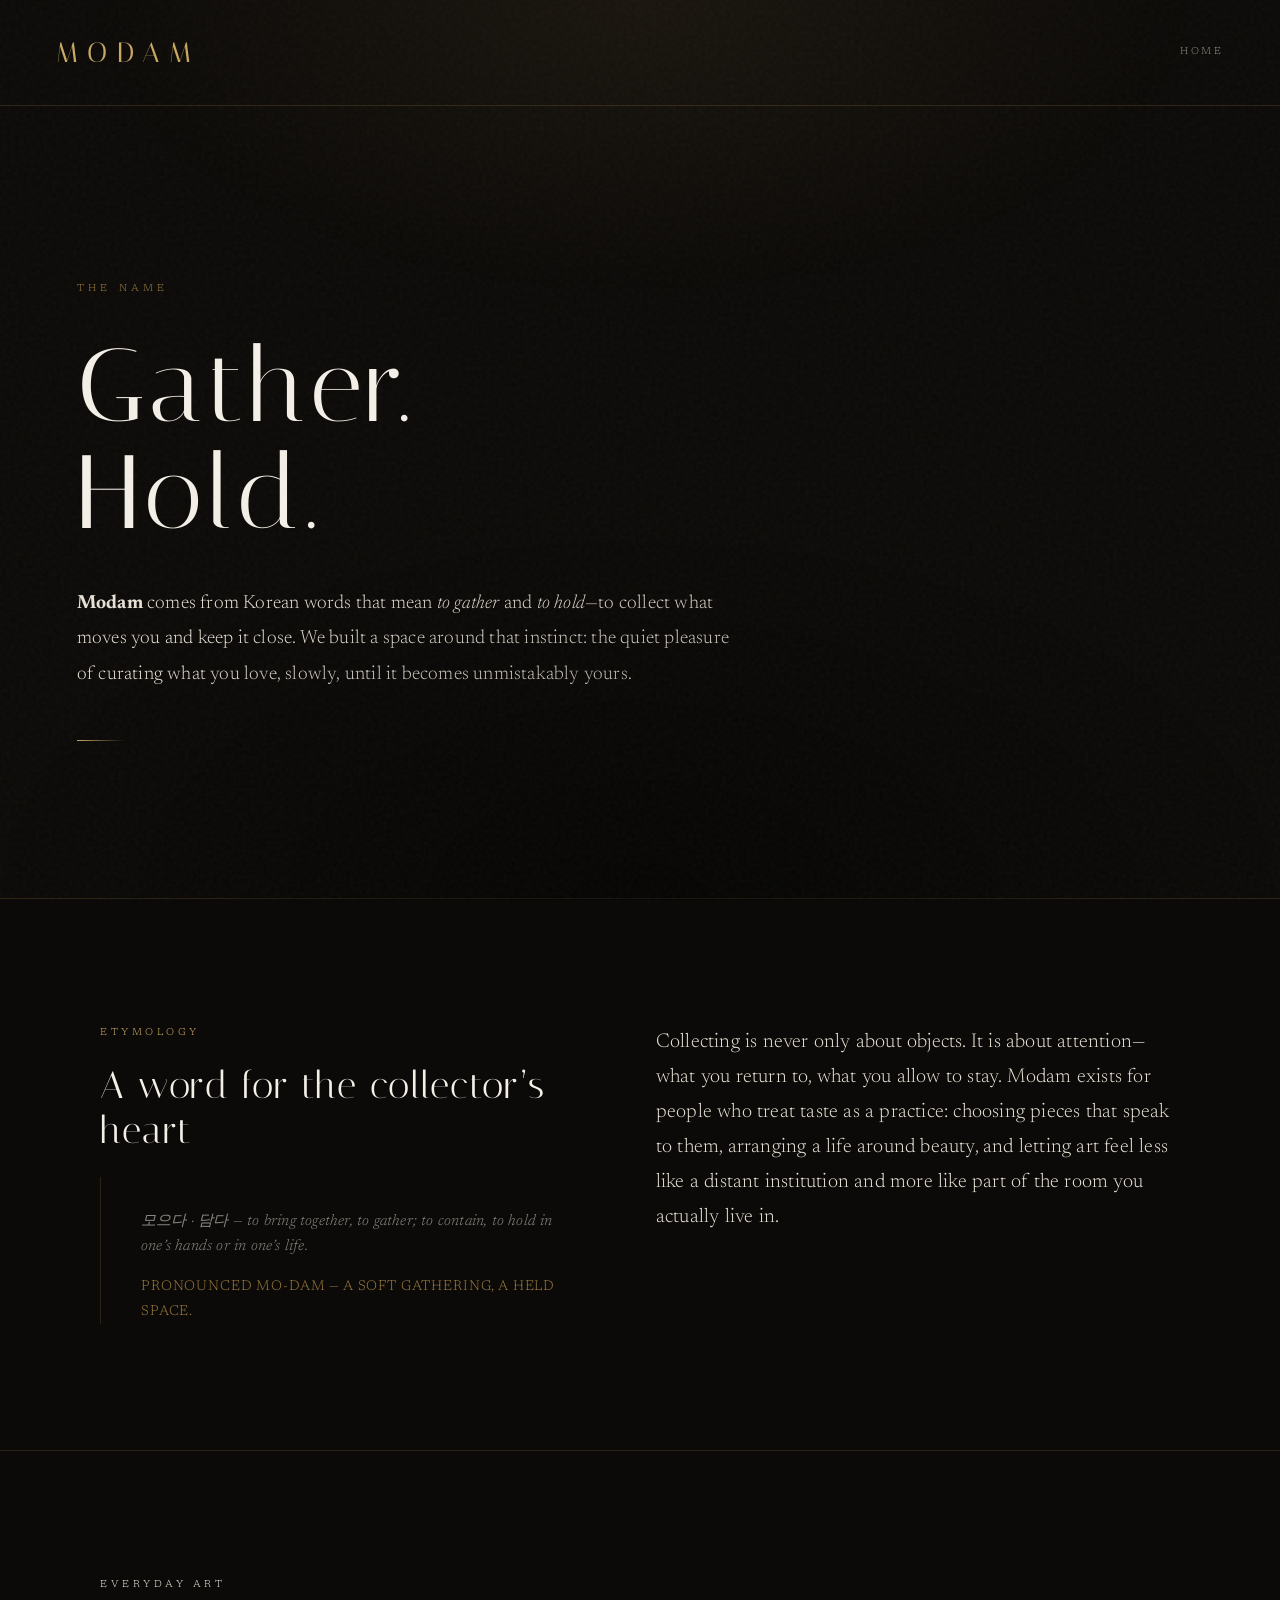
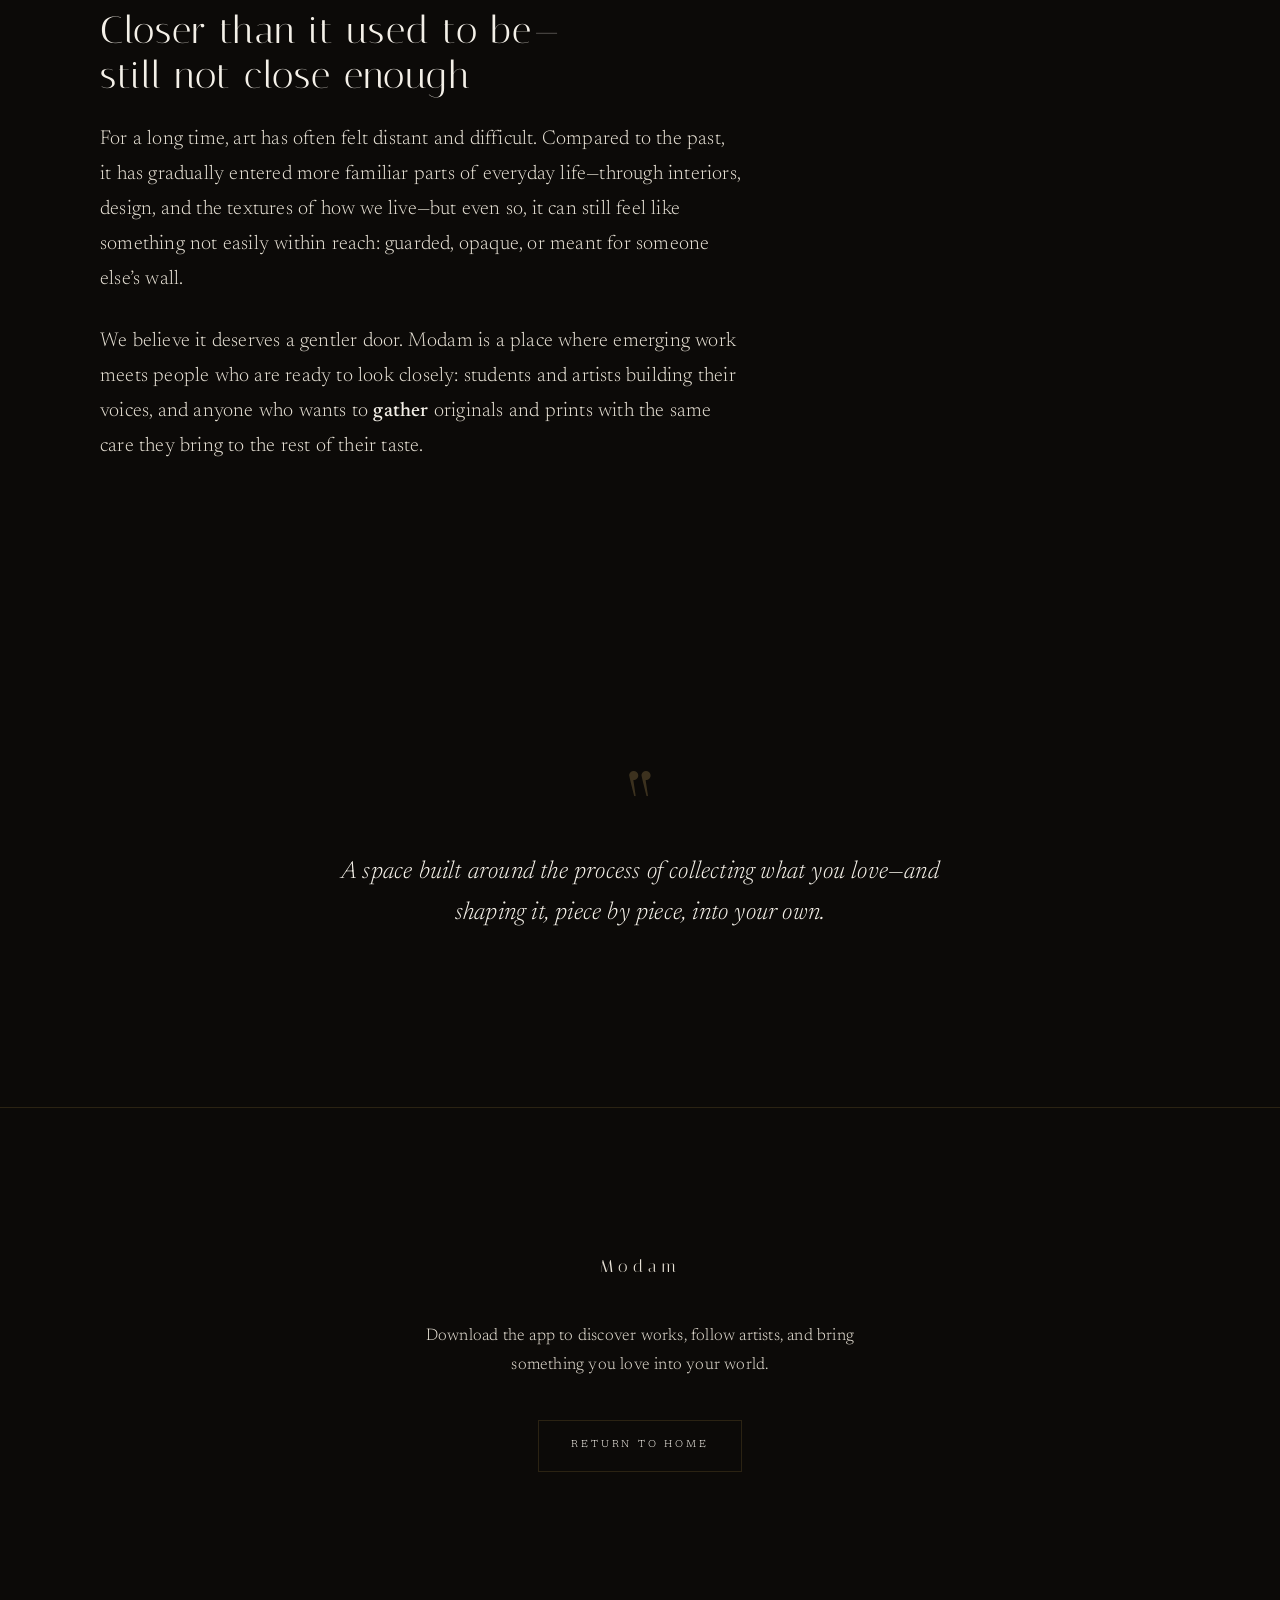
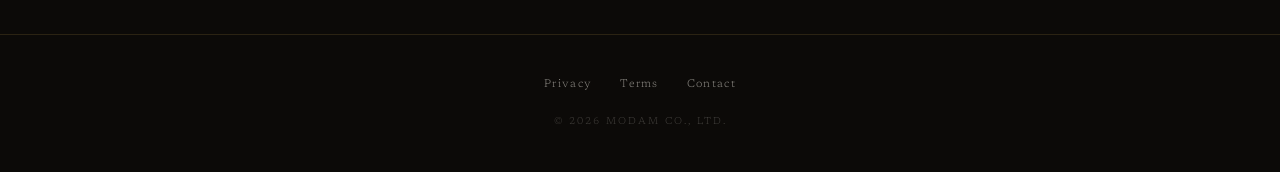
==== about-modam.html @ eec291e9 "Add files via upload" ====
<!DOCTYPE html>
<html lang="en">
<head>
  <meta charset="UTF-8" />
  <meta name="viewport" content="width=device-width, initial-scale=1.0" />
  <meta name="description" content="Modam — A space to gather what you love and shape it into your own taste. Discover the meaning behind the name and our vision for art in everyday life." />
  <meta property="og:title" content="About Modam — Gather &amp; Hold" />
  <meta property="og:description" content="The story behind Modam: a marketplace born from the Korean words for gathering and holding close what you cherish." />
  <meta property="og:type" content="website" />
  <title>About Modam — Gather &amp; Hold</title>
  <link rel="preconnect" href="https://fonts.googleapis.com" />
  <link rel="preconnect" href="https://fonts.gstatic.com" crossorigin />
  <link href="https://fonts.googleapis.com/css2?family=Italiana&family=Newsreader:ital,opsz,wght@0,6..72,300;0,6..72,400;0,6..72,500;1,6..72,400&display=swap" rel="stylesheet" />
  <style>
    :root {
      --ink: #0c0a08;
      --ink-soft: #161311;
      --parchment: #f4f0e8;
      --parchment-dim: #e8e2d6;
      --champagne: #c9a962;
      --champagne-deep: #9a7b3c;
      --mist: rgba(244, 240, 232, 0.55);
      --rule: rgba(154, 123, 60, 0.22);
    }

    * { box-sizing: border-box; margin: 0; padding: 0; }

    html {
      scroll-behavior: smooth;
    }

    body {
      background: var(--ink);
      color: var(--parchment);
      font-family: "Newsreader", Georgia, serif;
      font-size: clamp(17px, 2.2vw, 20px);
      font-weight: 300;
      line-height: 1.75;
      letter-spacing: 0.01em;
      min-height: 100vh;
    }

    /* Subtle grain */
    body::before {
      content: "";
      position: fixed;
      inset: 0;
      pointer-events: none;
      opacity: 0.04;
      background-image: url("data:image/svg+xml,%3Csvg viewBox='0 0 256 256' xmlns='http://www.w3.org/2000/svg'%3E%3Cfilter id='n'%3E%3CfeTurbulence type='fractalNoise' baseFrequency='0.85' numOctaves='4' stitchTiles='stitch'/%3E%3C/filter%3E%3Crect width='100%25' height='100%25' filter='url(%23n)'/%3E%3C/svg%3E");
      z-index: 1000;
    }

    /* Warm vignette */
    body::after {
      content: "";
      position: fixed;
      inset: 0;
      pointer-events: none;
      background: radial-gradient(ellipse 80% 60% at 50% 0%, rgba(201, 169, 98, 0.07), transparent 55%),
        radial-gradient(ellipse 100% 80% at 50% 100%, rgba(0, 0, 0, 0.45), transparent 50%);
      z-index: 999;
    }

    .wrap {
      position: relative;
      z-index: 1;
    }

    nav {
      display: flex;
      align-items: center;
      justify-content: space-between;
      padding: 28px clamp(24px, 5vw, 56px);
      border-bottom: 1px solid var(--rule);
    }

    .nav-mark {
      font-family: "Italiana", serif;
      font-size: clamp(22px, 3vw, 28px);
      letter-spacing: 0.35em;
      text-transform: uppercase;
      color: var(--champagne);
      text-decoration: none;
      font-weight: 400;
    }

    .nav-back {
      font-size: 10px;
      letter-spacing: 0.28em;
      text-transform: uppercase;
      color: var(--mist);
      text-decoration: none;
      transition: color 0.35s ease;
    }

    .nav-back:hover {
      color: var(--champagne);
    }

    /* Hero */
    .hero {
      min-height: 88vh;
      display: flex;
      flex-direction: column;
      justify-content: center;
      padding: clamp(48px, 12vh, 120px) clamp(24px, 6vw, 80px) clamp(64px, 10vh, 100px);
      position: relative;
    }

    .hero-inner {
      max-width: 920px;
    }

    .hero-eyebrow {
      font-size: 10px;
      letter-spacing: 0.42em;
      text-transform: uppercase;
      color: var(--champagne-deep);
      margin-bottom: 2.2rem;
      opacity: 0;
      animation: rise 1.1s ease 0.15s forwards;
    }

    .hero-title {
      font-family: "Italiana", serif;
      font-size: clamp(3.2rem, 11vw, 6.5rem);
      font-weight: 400;
      line-height: 1.02;
      letter-spacing: 0.06em;
      color: var(--parchment);
      margin-bottom: 2.5rem;
      opacity: 0;
      animation: rise 1.15s ease 0.35s forwards;
    }

    .hero-lead {
      max-width: 34em;
      font-size: clamp(1.05rem, 2.1vw, 1.2rem);
      line-height: 1.85;
      color: var(--parchment-dim);
      font-weight: 300;
      opacity: 0;
      animation: rise 1.2s ease 0.55s forwards;
    }

    .hero-rule {
      width: 48px;
      height: 1px;
      background: linear-gradient(90deg, var(--champagne), transparent);
      margin-top: 3rem;
      opacity: 0;
      animation: rise 1s ease 0.85s forwards;
    }

    @keyframes rise {
      from {
        opacity: 0;
        transform: translateY(18px);
      }
      to {
        opacity: 1;
        transform: translateY(0);
      }
    }

    /* Sections */
    section.story {
      padding: clamp(72px, 14vh, 140px) clamp(24px, 6vw, 80px);
      border-top: 1px solid var(--rule);
    }

    .story-grid {
      max-width: 1080px;
      margin: 0 auto;
      display: grid;
      gap: clamp(48px, 8vw, 100px);
    }

    @media (min-width: 880px) {
      .story-grid.two {
        grid-template-columns: minmax(0, 1fr) minmax(0, 1.15fr);
        align-items: start;
      }
    }

    .story-label {
      font-size: 10px;
      letter-spacing: 0.35em;
      text-transform: uppercase;
      color: var(--champagne);
      margin-bottom: 1.25rem;
    }

    .story-heading {
      font-family: "Italiana", serif;
      font-size: clamp(1.75rem, 3.5vw, 2.35rem);
      font-weight: 400;
      letter-spacing: 0.04em;
      line-height: 1.2;
      color: var(--parchment);
      margin-bottom: 1.5rem;
    }

    .story-body p {
      margin-bottom: 1.35em;
      color: var(--parchment-dim);
    }

    .story-body p strong {
      color: var(--parchment);
      font-weight: 500;
    }

    .etymology {
      padding: 2rem 0 0;
      border-left: 1px solid var(--rule);
      padding-left: clamp(1.5rem, 4vw, 2.5rem);
      margin-top: 0.5rem;
    }

    .etymology-ko {
      font-size: 0.95rem;
      color: var(--mist);
      font-style: italic;
      line-height: 1.65;
      margin-bottom: 1rem;
    }

    .etymology-en {
      font-size: 0.88rem;
      letter-spacing: 0.06em;
      color: var(--champagne-deep);
      text-transform: uppercase;
    }

    blockquote.pull {
      max-width: 720px;
      margin: clamp(64px, 12vh, 120px) auto;
      padding: clamp(2.5rem, 6vw, 4rem) clamp(1.5rem, 4vw, 2rem);
      text-align: center;
      position: relative;
    }

    blockquote.pull::before {
      content: "“";
      font-family: "Italiana", serif;
      font-size: clamp(4rem, 12vw, 7rem);
      line-height: 0.5;
      color: var(--champagne);
      opacity: 0.25;
      display: block;
      margin-bottom: 0.5rem;
    }

    blockquote.pull p {
      font-size: clamp(1.2rem, 2.8vw, 1.55rem);
      font-style: italic;
      font-weight: 300;
      line-height: 1.65;
      color: var(--parchment);
    }

    .closing {
      text-align: center;
      padding: clamp(80px, 16vh, 160px) clamp(24px, 6vw, 48px) clamp(100px, 18vh, 180px);
      border-top: 1px solid var(--rule);
    }

    .closing-mark {
      font-family: "Italiana", serif;
      font-size: clamp(2rem, 5vw, 3rem);
      letter-spacing: 0.28em;
      color: var(--champagne);
      margin-bottom: 1.5rem;
    }

    .closing p {
      max-width: 28em;
      margin: 0 auto 2.5rem;
      color: var(--parchment-dim);
      font-size: 1.05rem;
    }

    .closing-dl {
      display: flex;
      flex-direction: column;
      align-items: center;
      gap: 12px;
      width: 100%;
      max-width: 320px;
      margin: 0 auto 2.75rem;
    }

    .dl-btn {
      display: flex;
      align-items: center;
      justify-content: center;
      gap: 10px;
      width: 100%;
      padding: 16px 28px;
      border-radius: 2px;
      font-family: "Newsreader", Georgia, serif;
      font-size: 12px;
      font-weight: 400;
      letter-spacing: 0.14em;
      text-transform: uppercase;
      text-decoration: none;
      transition: background 0.35s ease, border-color 0.35s ease, color 0.35s ease, transform 0.25s ease;
    }

    .dl-btn svg {
      flex-shrink: 0;
    }

    .dl-btn--primary {
      background: var(--champagne);
      color: var(--ink);
      border: 1px solid var(--champagne);
    }

    .dl-btn--primary:hover {
      background: var(--parchment-dim);
      border-color: var(--parchment-dim);
      transform: translateY(-1px);
    }

    .dl-btn--secondary {
      background: transparent;
      color: var(--parchment);
      border: 1px solid var(--rule);
    }

    .dl-btn--secondary:hover {
      border-color: var(--champagne);
      color: var(--champagne);
    }

    .closing-cta {
      display: inline-flex;
      align-items: center;
      gap: 0.75rem;
      padding: 1rem 2rem;
      border: 1px solid var(--rule);
      color: var(--parchment);
      text-decoration: none;
      font-size: 10px;
      letter-spacing: 0.28em;
      text-transform: uppercase;
      transition: border-color 0.35s ease, color 0.35s ease, background 0.35s ease;
    }

    .closing-cta:hover {
      border-color: var(--champagne);
      color: var(--ink);
      background: var(--champagne);
    }

    footer {
      border-top: 1px solid var(--rule);
      padding: 2.5rem clamp(24px, 5vw, 48px);
      text-align: center;
    }

    .footer-links {
      display: flex;
      justify-content: center;
      flex-wrap: wrap;
      gap: 0.5rem 1.75rem;
      margin-bottom: 1.25rem;
    }

    .footer-links a {
      font-size: 11px;
      letter-spacing: 0.12em;
      color: var(--mist);
      text-decoration: none;
      transition: color 0.3s ease;
    }

    .footer-links a:hover {
      color: var(--champagne);
    }

    .footer-copy {
      font-size: 10px;
      letter-spacing: 0.2em;
      text-transform: uppercase;
      color: rgba(244, 240, 232, 0.22);
    }
  </style>
</head>
<body>
  <div class="wrap">
    <nav>
      <a class="nav-mark" href="index.html">Modam</a>
      <a class="nav-back" href="index.html">Home</a>
    </nav>

    <header class="hero">
      <div class="hero-inner">
        <p class="hero-eyebrow">The name</p>
        <h1 class="hero-title">Gather.<br />Hold.</h1>
        <p class="hero-lead">
          <strong>Modam</strong> comes from Korean words that mean <em>to gather</em> and <em>to hold</em>—to collect what moves you and keep it close. We built a space around that instinct: the quiet pleasure of curating what you love, slowly, until it becomes unmistakably yours.
        </p>
        <div class="hero-rule" aria-hidden="true"></div>
      </div>
    </header>

    <section class="story">
      <div class="story-grid two">
        <div>
          <p class="story-label">Etymology</p>
          <h2 class="story-heading">A word for the collector’s heart</h2>
          <div class="etymology">
            <p class="etymology-ko">
              모으다 · 담다 — to bring together, to gather; to contain, to hold in one’s hands or in one’s life.
            </p>
            <p class="etymology-en">Pronounced mo-dam — a soft gathering, a held space.</p>
          </div>
        </div>
        <div class="story-body">
          <p>
            Collecting is never only about objects. It is about attention—what you return to, what you allow to stay. Modam exists for people who treat taste as a practice: choosing pieces that speak to them, arranging a life around beauty, and letting art feel less like a distant institution and more like part of the room you actually live in.
          </p>
        </div>
      </div>
    </section>

    <section class="story">
      <div class="story-grid">
        <div class="story-body" style="max-width: 40rem;">
          <p class="story-label">Everyday art</p>
          <h2 class="story-heading">Closer than it used to be—<br />still not close enough</h2>
          <p>
            For a long time, art has often felt distant and difficult. Compared to the past, it has gradually entered more familiar parts of everyday life—through interiors, design, and the textures of how we live—but even so, it can still feel like something not easily within reach: guarded, opaque, or meant for someone else’s wall.
          </p>
          <p>
            We believe it deserves a gentler door. Modam is a place where emerging work meets people who are ready to look closely: students and artists building their voices, and anyone who wants to <strong>gather</strong> originals and prints with the same care they bring to the rest of their taste.
          </p>
        </div>
      </div>
    </section>

    <blockquote class="pull">
      <p>
        A space built around the process of collecting what you love—and shaping it, piece by piece, into your own.
      </p>
    </blockquote>

    <section class="closing">
      <p class="closing-mark">Modam</p>
      <p>
        Download the app to discover works, follow artists, and bring something you love into your world.
      </p>
      <a class="closing-cta" href="index.html">Return to home</a>
    </section>

    <footer>
      <div class="footer-links">
        <a href="privacy-policy.html">Privacy</a>
        <a href="terms-of-service.html">Terms</a>
        <a href="mailto:modamceo@modam.app">Contact</a>
      </div>
      <p class="footer-copy">© 2026 Modam Co., Ltd.</p>
    </footer>
  </div>
</body>
</html>
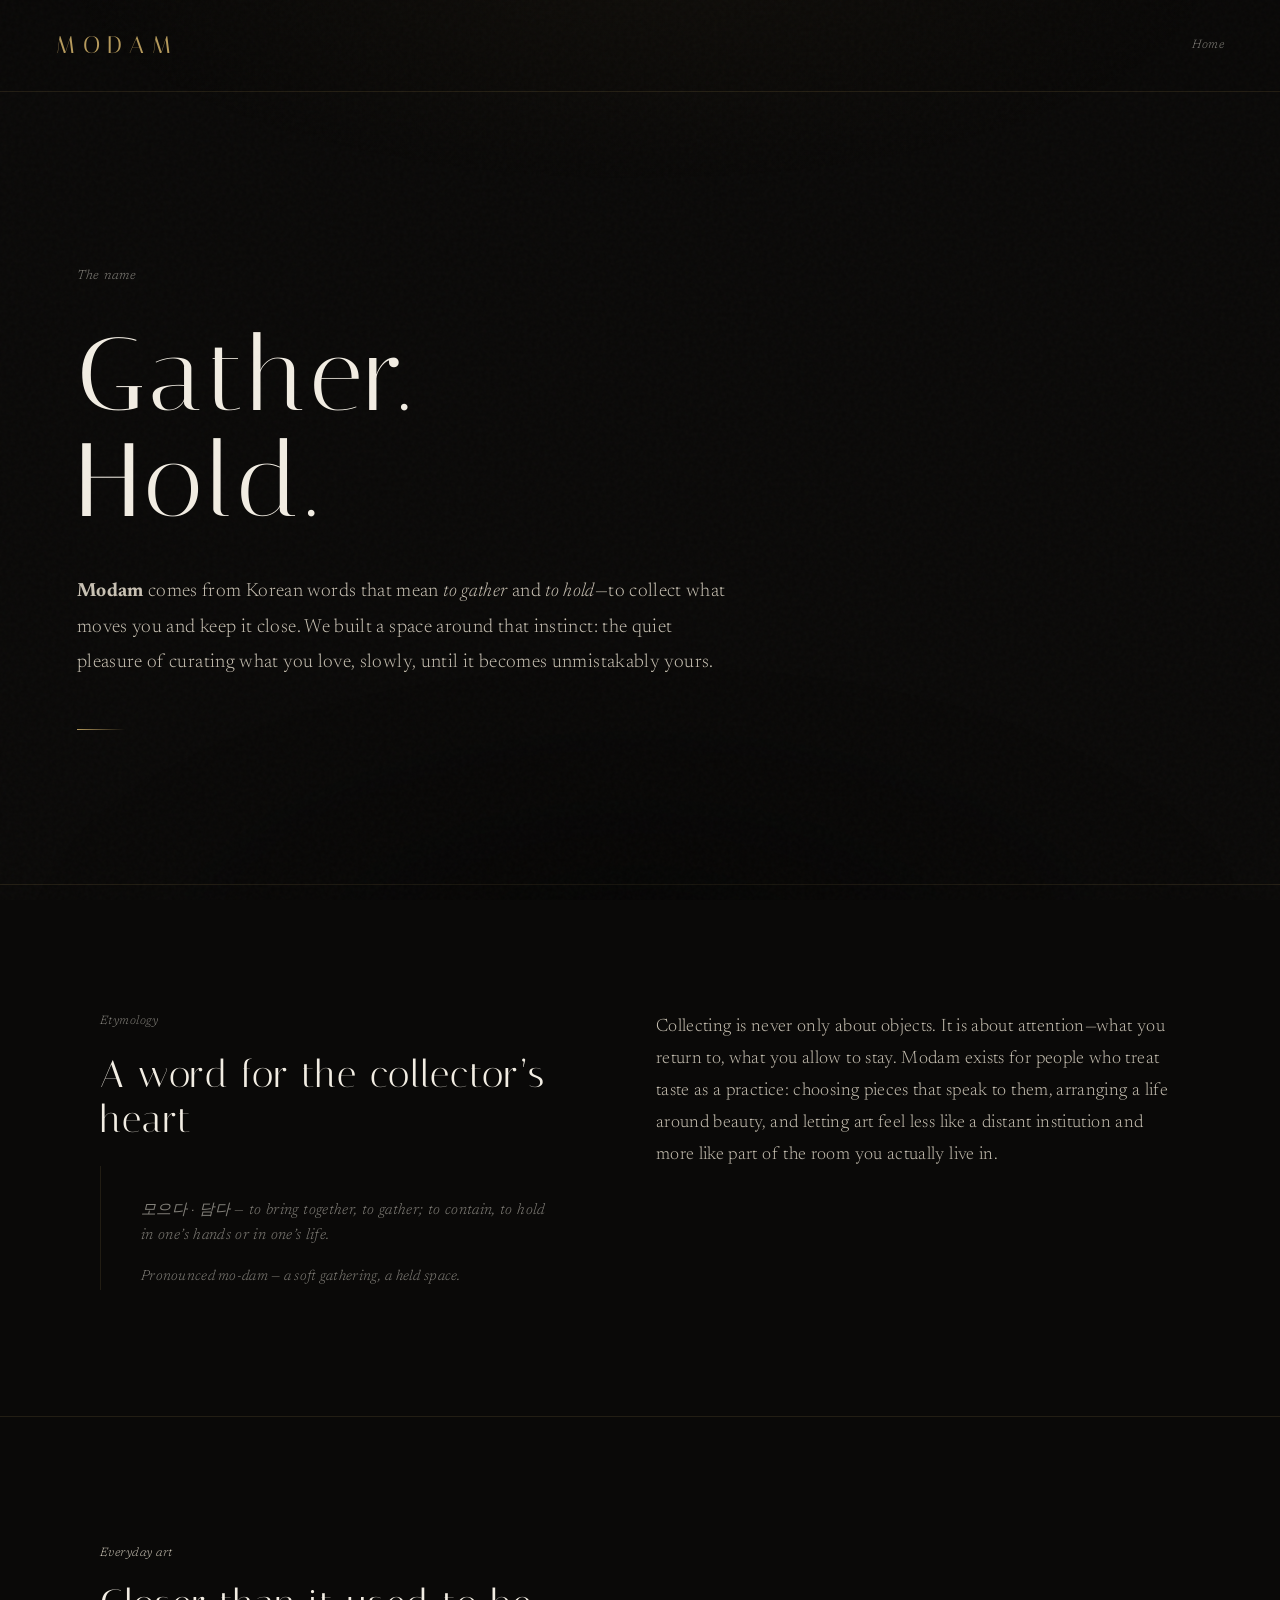
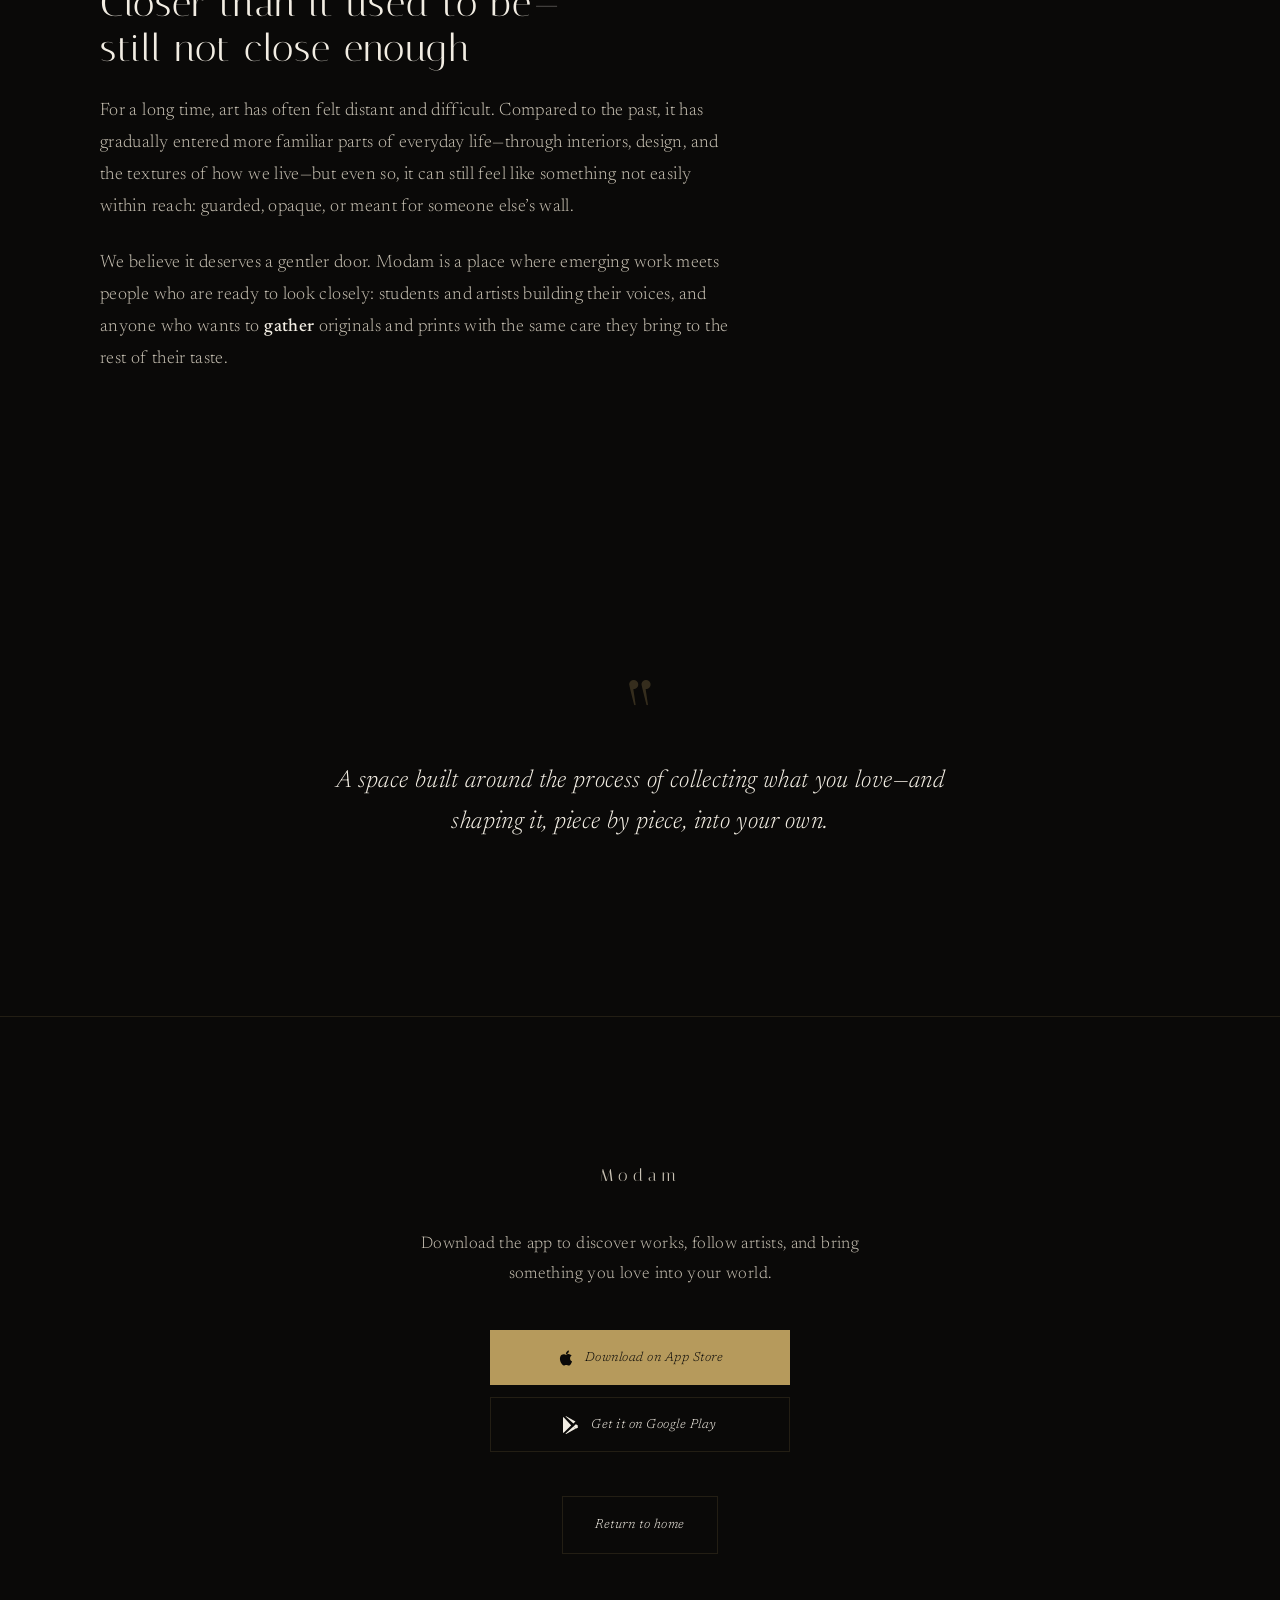
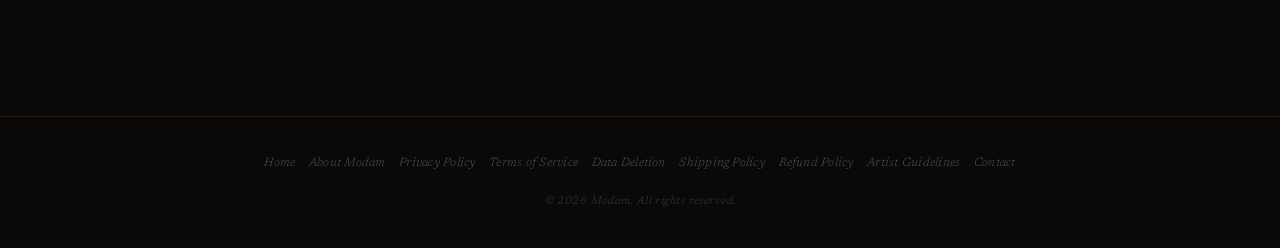
==== commit e9f420a9: "Add files via upload" ====
--- a/about-modam.html
+++ b/about-modam.html
@@ -11,390 +11,15 @@
   <link rel="preconnect" href="https://fonts.googleapis.com" />
   <link rel="preconnect" href="https://fonts.gstatic.com" crossorigin />
   <link href="https://fonts.googleapis.com/css2?family=Italiana&family=Newsreader:ital,opsz,wght@0,6..72,300;0,6..72,400;0,6..72,500;1,6..72,400&display=swap" rel="stylesheet" />
-  <style>
-    :root {
-      --ink: #0c0a08;
-      --ink-soft: #161311;
-      --parchment: #f4f0e8;
-      --parchment-dim: #e8e2d6;
-      --champagne: #c9a962;
-      --champagne-deep: #9a7b3c;
-      --mist: rgba(244, 240, 232, 0.55);
-      --rule: rgba(154, 123, 60, 0.22);
-    }
-
-    * { box-sizing: border-box; margin: 0; padding: 0; }
-
-    html {
-      scroll-behavior: smooth;
-    }
-
-    body {
-      background: var(--ink);
-      color: var(--parchment);
-      font-family: "Newsreader", Georgia, serif;
-      font-size: clamp(17px, 2.2vw, 20px);
-      font-weight: 300;
-      line-height: 1.75;
-      letter-spacing: 0.01em;
-      min-height: 100vh;
-    }
-
-    /* Subtle grain */
-    body::before {
-      content: "";
-      position: fixed;
-      inset: 0;
-      pointer-events: none;
-      opacity: 0.04;
-      background-image: url("data:image/svg+xml,%3Csvg viewBox='0 0 256 256' xmlns='http://www.w3.org/2000/svg'%3E%3Cfilter id='n'%3E%3CfeTurbulence type='fractalNoise' baseFrequency='0.85' numOctaves='4' stitchTiles='stitch'/%3E%3C/filter%3E%3Crect width='100%25' height='100%25' filter='url(%23n)'/%3E%3C/svg%3E");
-      z-index: 1000;
-    }
-
-    /* Warm vignette */
-    body::after {
-      content: "";
-      position: fixed;
-      inset: 0;
-      pointer-events: none;
-      background: radial-gradient(ellipse 80% 60% at 50% 0%, rgba(201, 169, 98, 0.07), transparent 55%),
-        radial-gradient(ellipse 100% 80% at 50% 100%, rgba(0, 0, 0, 0.45), transparent 50%);
-      z-index: 999;
-    }
-
-    .wrap {
-      position: relative;
-      z-index: 1;
-    }
-
-    nav {
-      display: flex;
-      align-items: center;
-      justify-content: space-between;
-      padding: 28px clamp(24px, 5vw, 56px);
-      border-bottom: 1px solid var(--rule);
-    }
-
-    .nav-mark {
-      font-family: "Italiana", serif;
-      font-size: clamp(22px, 3vw, 28px);
-      letter-spacing: 0.35em;
-      text-transform: uppercase;
-      color: var(--champagne);
-      text-decoration: none;
-      font-weight: 400;
-    }
-
-    .nav-back {
-      font-size: 10px;
-      letter-spacing: 0.28em;
-      text-transform: uppercase;
-      color: var(--mist);
-      text-decoration: none;
-      transition: color 0.35s ease;
-    }
-
-    .nav-back:hover {
-      color: var(--champagne);
-    }
-
-    /* Hero */
-    .hero {
-      min-height: 88vh;
-      display: flex;
-      flex-direction: column;
-      justify-content: center;
-      padding: clamp(48px, 12vh, 120px) clamp(24px, 6vw, 80px) clamp(64px, 10vh, 100px);
-      position: relative;
-    }
-
-    .hero-inner {
-      max-width: 920px;
-    }
-
-    .hero-eyebrow {
-      font-size: 10px;
-      letter-spacing: 0.42em;
-      text-transform: uppercase;
-      color: var(--champagne-deep);
-      margin-bottom: 2.2rem;
-      opacity: 0;
-      animation: rise 1.1s ease 0.15s forwards;
-    }
-
-    .hero-title {
-      font-family: "Italiana", serif;
-      font-size: clamp(3.2rem, 11vw, 6.5rem);
-      font-weight: 400;
-      line-height: 1.02;
-      letter-spacing: 0.06em;
-      color: var(--parchment);
-      margin-bottom: 2.5rem;
-      opacity: 0;
-      animation: rise 1.15s ease 0.35s forwards;
-    }
-
-    .hero-lead {
-      max-width: 34em;
-      font-size: clamp(1.05rem, 2.1vw, 1.2rem);
-      line-height: 1.85;
-      color: var(--parchment-dim);
-      font-weight: 300;
-      opacity: 0;
-      animation: rise 1.2s ease 0.55s forwards;
-    }
-
-    .hero-rule {
-      width: 48px;
-      height: 1px;
-      background: linear-gradient(90deg, var(--champagne), transparent);
-      margin-top: 3rem;
-      opacity: 0;
-      animation: rise 1s ease 0.85s forwards;
-    }
-
-    @keyframes rise {
-      from {
-        opacity: 0;
-        transform: translateY(18px);
-      }
-      to {
-        opacity: 1;
-        transform: translateY(0);
-      }
-    }
-
-    /* Sections */
-    section.story {
-      padding: clamp(72px, 14vh, 140px) clamp(24px, 6vw, 80px);
-      border-top: 1px solid var(--rule);
-    }
-
-    .story-grid {
-      max-width: 1080px;
-      margin: 0 auto;
-      display: grid;
-      gap: clamp(48px, 8vw, 100px);
-    }
-
-    @media (min-width: 880px) {
-      .story-grid.two {
-        grid-template-columns: minmax(0, 1fr) minmax(0, 1.15fr);
-        align-items: start;
-      }
-    }
-
-    .story-label {
-      font-size: 10px;
-      letter-spacing: 0.35em;
-      text-transform: uppercase;
-      color: var(--champagne);
-      margin-bottom: 1.25rem;
-    }
-
-    .story-heading {
-      font-family: "Italiana", serif;
-      font-size: clamp(1.75rem, 3.5vw, 2.35rem);
-      font-weight: 400;
-      letter-spacing: 0.04em;
-      line-height: 1.2;
-      color: var(--parchment);
-      margin-bottom: 1.5rem;
-    }
-
-    .story-body p {
-      margin-bottom: 1.35em;
-      color: var(--parchment-dim);
-    }
-
-    .story-body p strong {
-      color: var(--parchment);
-      font-weight: 500;
-    }
-
-    .etymology {
-      padding: 2rem 0 0;
-      border-left: 1px solid var(--rule);
-      padding-left: clamp(1.5rem, 4vw, 2.5rem);
-      margin-top: 0.5rem;
-    }
-
-    .etymology-ko {
-      font-size: 0.95rem;
-      color: var(--mist);
-      font-style: italic;
-      line-height: 1.65;
-      margin-bottom: 1rem;
-    }
-
-    .etymology-en {
-      font-size: 0.88rem;
-      letter-spacing: 0.06em;
-      color: var(--champagne-deep);
-      text-transform: uppercase;
-    }
-
-    blockquote.pull {
-      max-width: 720px;
-      margin: clamp(64px, 12vh, 120px) auto;
-      padding: clamp(2.5rem, 6vw, 4rem) clamp(1.5rem, 4vw, 2rem);
-      text-align: center;
-      position: relative;
-    }
-
-    blockquote.pull::before {
-      content: "“";
-      font-family: "Italiana", serif;
-      font-size: clamp(4rem, 12vw, 7rem);
-      line-height: 0.5;
-      color: var(--champagne);
-      opacity: 0.25;
-      display: block;
-      margin-bottom: 0.5rem;
-    }
-
-    blockquote.pull p {
-      font-size: clamp(1.2rem, 2.8vw, 1.55rem);
-      font-style: italic;
-      font-weight: 300;
-      line-height: 1.65;
-      color: var(--parchment);
-    }
-
-    .closing {
-      text-align: center;
-      padding: clamp(80px, 16vh, 160px) clamp(24px, 6vw, 48px) clamp(100px, 18vh, 180px);
-      border-top: 1px solid var(--rule);
-    }
-
-    .closing-mark {
-      font-family: "Italiana", serif;
-      font-size: clamp(2rem, 5vw, 3rem);
-      letter-spacing: 0.28em;
-      color: var(--champagne);
-      margin-bottom: 1.5rem;
-    }
-
-    .closing p {
-      max-width: 28em;
-      margin: 0 auto 2.5rem;
-      color: var(--parchment-dim);
-      font-size: 1.05rem;
-    }
-
-    .closing-dl {
-      display: flex;
-      flex-direction: column;
-      align-items: center;
-      gap: 12px;
-      width: 100%;
-      max-width: 320px;
-      margin: 0 auto 2.75rem;
-    }
-
-    .dl-btn {
-      display: flex;
-      align-items: center;
-      justify-content: center;
-      gap: 10px;
-      width: 100%;
-      padding: 16px 28px;
-      border-radius: 2px;
-      font-family: "Newsreader", Georgia, serif;
-      font-size: 12px;
-      font-weight: 400;
-      letter-spacing: 0.14em;
-      text-transform: uppercase;
-      text-decoration: none;
-      transition: background 0.35s ease, border-color 0.35s ease, color 0.35s ease, transform 0.25s ease;
-    }
-
-    .dl-btn svg {
-      flex-shrink: 0;
-    }
-
-    .dl-btn--primary {
-      background: var(--champagne);
-      color: var(--ink);
-      border: 1px solid var(--champagne);
-    }
-
-    .dl-btn--primary:hover {
-      background: var(--parchment-dim);
-      border-color: var(--parchment-dim);
-      transform: translateY(-1px);
-    }
-
-    .dl-btn--secondary {
-      background: transparent;
-      color: var(--parchment);
-      border: 1px solid var(--rule);
-    }
-
-    .dl-btn--secondary:hover {
-      border-color: var(--champagne);
-      color: var(--champagne);
-    }
-
-    .closing-cta {
-      display: inline-flex;
-      align-items: center;
-      gap: 0.75rem;
-      padding: 1rem 2rem;
-      border: 1px solid var(--rule);
-      color: var(--parchment);
-      text-decoration: none;
-      font-size: 10px;
-      letter-spacing: 0.28em;
-      text-transform: uppercase;
-      transition: border-color 0.35s ease, color 0.35s ease, background 0.35s ease;
-    }
-
-    .closing-cta:hover {
-      border-color: var(--champagne);
-      color: var(--ink);
-      background: var(--champagne);
-    }
-
-    footer {
-      border-top: 1px solid var(--rule);
-      padding: 2.5rem clamp(24px, 5vw, 48px);
-      text-align: center;
-    }
-
-    .footer-links {
-      display: flex;
-      justify-content: center;
-      flex-wrap: wrap;
-      gap: 0.5rem 1.75rem;
-      margin-bottom: 1.25rem;
-    }
-
-    .footer-links a {
-      font-size: 11px;
-      letter-spacing: 0.12em;
-      color: var(--mist);
-      text-decoration: none;
-      transition: color 0.3s ease;
-    }
-
-    .footer-links a:hover {
-      color: var(--champagne);
-    }
-
-    .footer-copy {
-      font-size: 10px;
-      letter-spacing: 0.2em;
-      text-transform: uppercase;
-      color: rgba(244, 240, 232, 0.22);
-    }
-  </style>
+  <link rel="stylesheet" href="modam-docs.css" />
 </head>
-<body>
+<body class="page-about">
   <div class="wrap">
-    <nav>
+    <nav class="doc-nav">
       <a class="nav-mark" href="index.html">Modam</a>
-      <a class="nav-back" href="index.html">Home</a>
+      <div class="nav-links">
+        <a class="nav-back" href="index.html">Home</a>
+      </div>
     </nav>
 
     <header class="hero">
@@ -454,16 +79,50 @@
       <p>
         Download the app to discover works, follow artists, and bring something you love into your world.
       </p>
+      <div class="store-row">
+        <a
+          class="store-btn store-btn--primary"
+          href="https://apps.apple.com/app/artyard/id6746969829"
+          target="_blank"
+          rel="noopener noreferrer"
+        >
+          <svg width="18" height="18" viewBox="0 0 24 24" fill="currentColor" aria-hidden="true">
+            <path
+              d="M18.71 19.5c-.83 1.24-1.71 2.45-3.05 2.47-1.34.03-1.77-.79-3.29-.79-1.53 0-2 .77-3.27.82-1.31.05-2.3-1.32-3.14-2.53C4.25 17 2.94 12.45 4.7 9.39c.87-1.52 2.43-2.48 4.12-2.51 1.28-.02 2.5.87 3.29.87.78 0 2.26-1.07 3.8-.91.65.03 2.47.26 3.64 1.98-.09.06-2.17 1.28-2.15 3.81.03 3.02 2.65 4.03 2.68 4.04-.03.07-.42 1.44-1.38 2.83M13 3.5c.73-.83 1.94-1.46 2.94-1.5.13 1.17-.34 2.35-1.04 3.19-.69.85-1.83 1.51-2.95 1.42-.15-1.15.41-2.35 1.05-3.11z"
+            />
+          </svg>
+          Download on App Store
+        </a>
+        <a
+          class="store-btn store-btn--ghost"
+          href="https://play.google.com/store/apps/details?id=com.artyard.app"
+          target="_blank"
+          rel="noopener noreferrer"
+        >
+          <svg width="18" height="18" viewBox="0 0 24 24" fill="currentColor" aria-hidden="true">
+            <path
+              d="M3.18 23.76c.3.17.64.22.99.14l12.47-7.04-2.76-2.76-10.7 9.66zM.5 1.4C.19 1.74 0 2.27 0 2.96v18.08c0 .69.19 1.22.51 1.56l.08.08 10.12-10.12v-.24L.58 1.32.5 1.4zm19.1 11.03l-2.55-1.44-3.03 3.03 3.03 3.03 2.56-1.45c.73-.41.73-1.09.0-1.17zM4.17.24L16.64 7.28l-2.76 2.76L3.18.38A1.17 1.17 0 014.17.24z"
+            />
+          </svg>
+          Get it on Google Play
+        </a>
+      </div>
       <a class="closing-cta" href="index.html">Return to home</a>
     </section>
 
-    <footer>
+    <footer class="doc-footer">
       <div class="footer-links">
-        <a href="privacy-policy.html">Privacy</a>
-        <a href="terms-of-service.html">Terms</a>
+        <a href="index.html">Home</a>
+        <a href="about-modam.html">About Modam</a>
+        <a href="privacy-policy.html">Privacy Policy</a>
+        <a href="terms-of-service.html">Terms of Service</a>
+        <a href="data-deletion.html">Data Deletion</a>
+        <a href="shipping-policy.html">Shipping Policy</a>
+        <a href="refund-policy.html">Refund Policy</a>
+        <a href="artist-guidelines.html">Artist Guidelines</a>
         <a href="mailto:modamceo@modam.app">Contact</a>
       </div>
-      <p class="footer-copy">© 2026 Modam Co., Ltd.</p>
+      <p class="footer-copy">© 2026 Modam. All rights reserved.</p>
     </footer>
   </div>
 </body>
--- a/modam-docs.css
+++ b/modam-docs.css
@@ -0,0 +1,915 @@
+/**
+ * Modam docs — shared editorial / luxury theme (Italiana + Newsreader).
+ * Linked from index, legal pages, about-modam.
+ */
+:root {
+  --ink: #0a0908;
+  --ink-soft: #141210;
+  --ink-elevated: #1a1714;
+  --parchment: #f2ede3;
+  --parchment-dim: #c9c2b4;
+  --champagne: #b69a5c;
+  --champagne-muted: rgba(182, 154, 92, 0.55);
+  --champagne-deep: #7d6840;
+  --mist: rgba(242, 237, 227, 0.52);
+  --mist2: rgba(242, 237, 227, 0.32);
+  --rule: rgba(182, 154, 92, 0.14);
+  --rule-strong: rgba(182, 154, 92, 0.22);
+  --panel: rgba(255, 252, 245, 0.035);
+  --panel-edge: rgba(255, 252, 245, 0.06);
+}
+
+*,
+*::before,
+*::after {
+  box-sizing: border-box;
+  margin: 0;
+  padding: 0;
+}
+
+html {
+  scroll-behavior: smooth;
+}
+
+body {
+  background: var(--ink);
+  color: var(--parchment);
+  font-family: "Newsreader", Georgia, serif;
+  font-size: clamp(16px, 1.9vw, 18px);
+  font-weight: 300;
+  line-height: 1.78;
+  letter-spacing: 0.02em;
+  min-height: 100vh;
+}
+
+body::before {
+  content: "";
+  position: fixed;
+  inset: 0;
+  pointer-events: none;
+  opacity: 0.028;
+  background-image: url("data:image/svg+xml,%3Csvg viewBox='0 0 256 256' xmlns='http://www.w3.org/2000/svg'%3E%3Cfilter id='n'%3E%3CfeTurbulence type='fractalNoise' baseFrequency='0.85' numOctaves='4' stitchTiles='stitch'/%3E%3C/filter%3E%3Crect width='100%25' height='100%25' filter='url(%23n)'/%3E%3C/svg%3E");
+  z-index: 1000;
+}
+
+body::after {
+  content: "";
+  position: fixed;
+  inset: 0;
+  pointer-events: none;
+  background: radial-gradient(ellipse 90% 50% at 50% -5%, rgba(182, 154, 92, 0.045), transparent 52%),
+    radial-gradient(ellipse 100% 65% at 50% 105%, rgba(0, 0, 0, 0.42), transparent 48%);
+  z-index: 999;
+}
+
+.wrap {
+  position: relative;
+  z-index: 1;
+  min-height: 100vh;
+  display: flex;
+  flex-direction: column;
+}
+
+/* ——— Nav ——— */
+.doc-nav {
+  display: flex;
+  align-items: center;
+  justify-content: space-between;
+  padding: 24px clamp(22px, 5vw, 56px);
+  border-bottom: 1px solid var(--rule);
+  position: sticky;
+  top: 0;
+  background: rgba(10, 9, 8, 0.82);
+  backdrop-filter: blur(16px) saturate(1.1);
+  -webkit-backdrop-filter: blur(16px) saturate(1.1);
+  z-index: 50;
+}
+
+.nav-mark,
+.logo-text {
+  font-family: "Italiana", serif;
+  font-size: clamp(18px, 2.4vw, 24px);
+  letter-spacing: 0.32em;
+  text-transform: uppercase;
+  color: var(--champagne);
+  text-decoration: none;
+  font-weight: 400;
+}
+
+.nav-links {
+  display: flex;
+  align-items: center;
+  gap: clamp(1rem, 3vw, 1.75rem);
+}
+
+.nav-story,
+.nav-back {
+  font-family: "Newsreader", Georgia, serif;
+  font-size: 12px;
+  font-weight: 300;
+  font-style: italic;
+  letter-spacing: 0.04em;
+  text-transform: none;
+  color: var(--mist);
+  text-decoration: none;
+  transition: color 0.35s ease;
+}
+
+.nav-story:hover,
+.nav-back:hover {
+  color: var(--champagne);
+}
+
+/* ——— Legal / doc hero (editorial, aligned with About) ——— */
+.hero--doc {
+  padding: clamp(72px, 14vh, 120px) clamp(24px, 6vw, 48px) clamp(56px, 9vh, 88px);
+  text-align: center;
+  border-bottom: 1px solid var(--rule);
+  position: relative;
+}
+
+.hero--doc h1 {
+  font-family: "Italiana", serif;
+  font-size: clamp(2.35rem, 6.5vw, 3.35rem);
+  font-weight: 400;
+  letter-spacing: 0.14em;
+  color: var(--parchment);
+  margin-bottom: 1.35rem;
+  line-height: 1.12;
+  font-weight: 400;
+}
+
+.hero--doc h1::after {
+  content: "";
+  display: block;
+  width: 36px;
+  height: 1px;
+  margin: 1.35rem auto 0;
+  background: linear-gradient(90deg, transparent, var(--champagne-muted), transparent);
+}
+
+.hero--doc .updated {
+  font-family: "Newsreader", Georgia, serif;
+  font-size: 13px;
+  font-weight: 300;
+  font-style: italic;
+  letter-spacing: 0.02em;
+  text-transform: none;
+  color: var(--mist);
+}
+
+/* ——— Prose ——— */
+.content {
+  flex: 1;
+  max-width: 38rem;
+  margin: 0 auto;
+  padding: clamp(56px, 10vw, 88px) clamp(22px, 5vw, 32px) clamp(88px, 14vh, 120px);
+}
+
+.content > p:first-of-type {
+  font-size: 1.125rem;
+  line-height: 1.82;
+  color: var(--parchment);
+  opacity: 0.88;
+  margin-bottom: 1.35rem;
+}
+
+.content h2 {
+  font-family: "Italiana", serif;
+  font-size: clamp(1.5rem, 3.2vw, 1.85rem);
+  font-weight: 400;
+  letter-spacing: 0.06em;
+  color: var(--parchment);
+  margin: 3.25rem 0 1.1rem;
+  padding-top: 2.5rem;
+  border-top: 1px solid var(--rule);
+  border-bottom: none;
+  line-height: 1.2;
+}
+
+.content h2:first-of-type {
+  margin-top: 0;
+  padding-top: 0;
+  border-top: none;
+}
+
+.content h3 {
+  font-family: "Newsreader", Georgia, serif;
+  font-size: 1rem;
+  font-weight: 400;
+  font-style: italic;
+  letter-spacing: 0.02em;
+  text-transform: none;
+  color: var(--mist);
+  margin: 2rem 0 0.5rem;
+}
+
+.content p {
+  color: var(--parchment-dim);
+  margin-bottom: 1.05rem;
+  max-width: 36rem;
+}
+
+.content ul,
+.content ol {
+  margin: 0 0 1.25rem 0;
+  padding-left: 0;
+  list-style: none;
+}
+
+.content ul li,
+.content ol li {
+  position: relative;
+  padding-left: 1.15rem;
+  color: var(--parchment-dim);
+  margin-bottom: 0.55rem;
+}
+
+.content ul li::before {
+  content: "";
+  position: absolute;
+  left: 0;
+  top: 0.65em;
+  width: 4px;
+  height: 1px;
+  background: var(--champagne-muted);
+}
+
+.content ol {
+  counter-reset: docli;
+  list-style: none;
+}
+
+.content ol li {
+  counter-increment: docli;
+  padding-left: 1.5rem;
+}
+
+.content ol li::before {
+  content: counter(docli) ".";
+  position: absolute;
+  left: 0;
+  font-family: "Italiana", serif;
+  font-size: 0.85em;
+  color: var(--champagne-muted);
+}
+
+.content strong {
+  color: var(--parchment);
+  font-weight: 500;
+}
+
+.content a {
+  color: var(--parchment-dim);
+  text-decoration: none;
+  border-bottom: 1px solid var(--champagne-muted);
+  transition: color 0.3s ease, border-color 0.3s ease;
+}
+
+.content a:hover {
+  color: var(--parchment);
+  border-bottom-color: var(--champagne);
+}
+
+/* ——— Callouts (quiet panels — no loud accent bars) ——— */
+.box {
+  padding: 1.35rem 1.5rem 1.4rem;
+  margin: 1.75rem 0;
+  background: var(--panel);
+  border: 1px solid var(--panel-edge);
+  border-radius: 0;
+  border-top: 1px solid var(--rule-strong);
+}
+
+.box-info {
+  border-top-color: rgba(182, 154, 92, 0.28);
+}
+
+.box-warn {
+  background: rgba(255, 248, 245, 0.025);
+  border-top-color: rgba(180, 120, 100, 0.25);
+}
+
+.box-success {
+  background: rgba(248, 255, 252, 0.02);
+  border-top-color: rgba(130, 150, 130, 0.22);
+}
+
+.box p,
+.box li {
+  color: var(--mist);
+  font-size: 0.98rem;
+  line-height: 1.72;
+}
+
+.box ul,
+.box ol {
+  margin-bottom: 0;
+}
+
+.box ul li::before {
+  background: var(--mist2);
+}
+
+.box strong {
+  color: var(--parchment);
+}
+
+/* ——— Steps ——— */
+.steps {
+  counter-reset: step;
+  margin: 1.25rem 0;
+}
+
+.step {
+  display: flex;
+  gap: 1rem;
+  margin: 1rem 0;
+  align-items: flex-start;
+}
+
+.step-num {
+  flex-shrink: 0;
+  min-width: 1.65em;
+  font-family: "Italiana", serif;
+  font-size: 1.05rem;
+  line-height: 1.5;
+  color: var(--champagne-muted);
+  text-align: right;
+  padding-top: 0.1em;
+  margin-top: 0;
+  border: none;
+  background: none;
+  border-radius: 0;
+  height: auto;
+  width: auto;
+}
+
+.step-body {
+  font-size: 1rem;
+  color: var(--parchment-dim);
+  line-height: 1.75;
+  padding-top: 0.05em;
+}
+
+/* ——— Tables ——— */
+.content table {
+  width: 100%;
+  border-collapse: collapse;
+  margin: 1.25rem 0;
+  font-size: 0.92rem;
+}
+
+.content th {
+  background: transparent;
+  color: var(--mist);
+  font-family: "Newsreader", Georgia, serif;
+  font-weight: 400;
+  font-style: italic;
+  padding: 0.85rem 0.75rem 0.65rem 0;
+  text-align: left;
+  border-bottom: 1px solid var(--rule-strong);
+  letter-spacing: 0.02em;
+  font-size: 0.92rem;
+  text-transform: none;
+}
+
+.content td {
+  padding: 0.75rem 0.75rem 0.75rem 0;
+  border-bottom: 1px solid var(--rule);
+  color: var(--parchment-dim);
+  font-size: 0.95rem;
+}
+
+.content tr:last-child td {
+  border-bottom: none;
+}
+
+/* ——— Artist guidelines extras ——— */
+.do-dont {
+  display: grid;
+  grid-template-columns: 1fr 1fr;
+  gap: 12px;
+  margin: 1rem 0;
+}
+
+@media (max-width: 640px) {
+  .do-dont {
+    grid-template-columns: 1fr;
+  }
+}
+
+.do,
+.dont {
+  border-radius: 0;
+  padding: 1.25rem 1.35rem;
+  border: 1px solid var(--panel-edge);
+  background: var(--panel);
+}
+
+.do {
+  border-top: 1px solid rgba(130, 150, 130, 0.2);
+}
+
+.dont {
+  border-top: 1px solid rgba(160, 120, 110, 0.22);
+}
+
+.do h4 {
+  font-family: "Newsreader", Georgia, serif;
+  font-size: 0.92rem;
+  font-weight: 400;
+  font-style: italic;
+  letter-spacing: 0.03em;
+  text-transform: none;
+  color: var(--parchment-dim);
+  margin-bottom: 0.75rem;
+  opacity: 0.95;
+}
+
+.dont h4 {
+  font-family: "Newsreader", Georgia, serif;
+  font-size: 0.92rem;
+  font-weight: 400;
+  font-style: italic;
+  letter-spacing: 0.03em;
+  text-transform: none;
+  color: var(--parchment-dim);
+  margin-bottom: 0.75rem;
+  opacity: 0.9;
+}
+
+.do li,
+.dont li {
+  font-size: 0.9rem;
+}
+
+.badge-row {
+  display: flex;
+  gap: 8px;
+  flex-wrap: wrap;
+  margin: 1rem 0;
+}
+
+.badge {
+  padding: 5px 12px;
+  border-radius: 0;
+  font-family: "Newsreader", Georgia, serif;
+  font-size: 11px;
+  font-weight: 400;
+  font-style: italic;
+  letter-spacing: 0.04em;
+  text-transform: none;
+}
+
+.badge-gold {
+  background: transparent;
+  color: var(--mist);
+  border: 1px solid var(--rule);
+}
+
+.badge-green {
+  background: transparent;
+  color: var(--mist);
+  border: 1px solid var(--rule);
+}
+
+.badge-red {
+  background: transparent;
+  color: var(--mist);
+  border: 1px solid var(--rule);
+}
+
+/* ——— Home (index) ——— */
+.home-main {
+  flex: 1;
+  display: flex;
+  flex-direction: column;
+  align-items: center;
+  justify-content: center;
+  padding: clamp(48px, 10vh, 100px) clamp(22px, 5vw, 40px);
+  text-align: center;
+}
+
+.home-title {
+  font-family: "Italiana", serif;
+  font-size: clamp(3.5rem, 14vw, 7rem);
+  font-weight: 400;
+  letter-spacing: 0.22em;
+  color: var(--parchment);
+  line-height: 1.02;
+  margin-bottom: 0.5rem;
+}
+
+.home-tagline {
+  font-family: "Newsreader", Georgia, serif;
+  font-size: 14px;
+  font-weight: 300;
+  font-style: italic;
+  letter-spacing: 0.06em;
+  text-transform: none;
+  color: var(--mist);
+  margin-bottom: 2rem;
+}
+
+.home-desc {
+  max-width: 26rem;
+  font-size: 1.05rem;
+  color: var(--parchment-dim);
+  line-height: 1.85;
+  margin-bottom: 2.5rem;
+}
+
+.store-row {
+  display: flex;
+  flex-direction: column;
+  gap: 12px;
+  width: 100%;
+  max-width: 300px;
+  margin-bottom: 3rem;
+}
+
+.store-btn {
+  display: flex;
+  align-items: center;
+  justify-content: center;
+  gap: 10px;
+  width: 100%;
+  padding: 15px 26px;
+  border-radius: 0;
+  font-family: "Newsreader", Georgia, serif;
+  font-size: 13px;
+  font-weight: 300;
+  font-style: italic;
+  letter-spacing: 0.04em;
+  text-transform: none;
+  text-decoration: none;
+  transition: background 0.3s ease, border-color 0.3s ease, color 0.3s ease, transform 0.2s ease;
+}
+
+.store-btn--primary {
+  background: var(--champagne);
+  color: var(--ink);
+  border: 1px solid var(--champagne);
+}
+
+.store-btn--primary:hover {
+  background: var(--parchment-dim);
+  border-color: var(--parchment-dim);
+  transform: translateY(-1px);
+}
+
+.store-btn--ghost {
+  background: transparent;
+  color: var(--parchment);
+  border: 1px solid var(--rule);
+}
+
+.store-btn--ghost:hover {
+  border-color: var(--champagne);
+  color: var(--champagne);
+}
+
+.home-divider {
+  width: 1px;
+  height: 64px;
+  background: linear-gradient(180deg, transparent, var(--rule), transparent);
+  margin: 0 auto 3rem;
+}
+
+.home-features {
+  display: grid;
+  grid-template-columns: repeat(auto-fit, minmax(220px, 1fr));
+  gap: clamp(2rem, 5vw, 3.5rem);
+  max-width: 880px;
+  width: 100%;
+  margin: 0 auto;
+  padding: 0 clamp(8px, 2vw, 16px);
+}
+
+.home-feature {
+  background: transparent;
+  padding: 0 0 2.25rem;
+  text-align: center;
+  border-bottom: 1px solid var(--rule);
+}
+
+.home-features .home-feature:last-child {
+  border-bottom: none;
+  padding-bottom: 0;
+}
+
+@media (min-width: 720px) {
+  .home-features .home-feature {
+    border-bottom: none;
+    padding-bottom: 0;
+    border-right: 1px solid var(--rule);
+    padding-right: clamp(1.5rem, 4vw, 2.5rem);
+    margin-right: clamp(1.5rem, 4vw, 2.5rem);
+  }
+
+  .home-features .home-feature:last-child {
+    border-right: none;
+    margin-right: 0;
+    padding-right: 0;
+  }
+}
+
+.home-feature h3 {
+  font-family: "Italiana", serif;
+  font-size: 1.05rem;
+  letter-spacing: 0.18em;
+  color: var(--parchment);
+  margin-bottom: 0.85rem;
+  font-weight: 400;
+  opacity: 0.92;
+}
+
+.home-feature p {
+  font-size: 0.95rem;
+  color: var(--mist);
+  line-height: 1.72;
+  margin: 0;
+  max-width: 22rem;
+  margin-left: auto;
+  margin-right: auto;
+}
+
+/* ——— Footer ——— */
+.doc-footer {
+  border-top: 1px solid var(--rule);
+  padding: 2.25rem clamp(20px, 4vw, 40px);
+  text-align: center;
+  margin-top: auto;
+}
+
+.doc-footer .footer-links {
+  display: flex;
+  justify-content: center;
+  flex-wrap: wrap;
+  gap: 0.35rem 0.85rem;
+  margin-bottom: 1.15rem;
+  max-width: 52rem;
+  margin-left: auto;
+  margin-right: auto;
+}
+
+.doc-footer .footer-links a {
+  font-family: "Newsreader", Georgia, serif;
+  font-size: 12px;
+  font-weight: 300;
+  letter-spacing: 0.02em;
+  text-transform: none;
+  font-style: italic;
+  color: var(--mist2);
+  text-decoration: none;
+  transition: color 0.3s ease;
+}
+
+.doc-footer .footer-links a:hover {
+  color: var(--parchment-dim);
+}
+
+.doc-footer .footer-copy {
+  font-family: "Newsreader", Georgia, serif;
+  font-size: 11px;
+  font-style: italic;
+  letter-spacing: 0.04em;
+  text-transform: none;
+  color: rgba(242, 237, 227, 0.22);
+}
+
+@media (max-width: 600px) {
+  .doc-nav {
+    padding: 18px 16px;
+  }
+
+  .nav-links {
+    flex-direction: column;
+    align-items: flex-end;
+    gap: 0.35rem;
+  }
+
+  .content {
+    padding-left: 18px;
+    padding-right: 18px;
+  }
+}
+
+/* ——— About Modam page ——— */
+.page-about .hero {
+  min-height: 88vh;
+  display: flex;
+  flex-direction: column;
+  justify-content: center;
+  padding: clamp(48px, 12vh, 120px) clamp(24px, 6vw, 80px) clamp(64px, 10vh, 100px);
+}
+
+.page-about .hero-inner {
+  max-width: 920px;
+}
+
+.page-about .hero-eyebrow {
+  font-family: "Newsreader", Georgia, serif;
+  font-size: 13px;
+  font-weight: 300;
+  font-style: italic;
+  letter-spacing: 0.06em;
+  text-transform: none;
+  color: var(--mist);
+  margin-bottom: 2.2rem;
+  opacity: 0;
+  animation: modam-rise 1.1s ease 0.15s forwards;
+}
+
+.page-about .hero .hero-title {
+  font-family: "Italiana", serif;
+  font-size: clamp(3.2rem, 11vw, 6.5rem);
+  font-weight: 400;
+  line-height: 1.02;
+  letter-spacing: 0.06em;
+  color: var(--parchment);
+  margin-bottom: 2.5rem;
+  opacity: 0;
+  animation: modam-rise 1.15s ease 0.35s forwards;
+}
+
+.page-about .hero-lead {
+  max-width: 34em;
+  font-size: clamp(1.05rem, 2.1vw, 1.2rem);
+  line-height: 1.85;
+  color: var(--parchment-dim);
+  font-weight: 300;
+  opacity: 0;
+  animation: modam-rise 1.2s ease 0.55s forwards;
+}
+
+.page-about .hero-rule {
+  width: 48px;
+  height: 1px;
+  background: linear-gradient(90deg, var(--champagne), transparent);
+  margin-top: 3rem;
+  opacity: 0;
+  animation: modam-rise 1s ease 0.85s forwards;
+}
+
+@keyframes modam-rise {
+  from {
+    opacity: 0;
+    transform: translateY(18px);
+  }
+  to {
+    opacity: 1;
+    transform: translateY(0);
+  }
+}
+
+.page-about section.story {
+  padding: clamp(72px, 14vh, 140px) clamp(24px, 6vw, 80px);
+  border-top: 1px solid var(--rule);
+}
+
+.page-about .story-grid {
+  max-width: 1080px;
+  margin: 0 auto;
+  display: grid;
+  gap: clamp(48px, 8vw, 100px);
+}
+
+@media (min-width: 880px) {
+  .page-about .story-grid.two {
+    grid-template-columns: minmax(0, 1fr) minmax(0, 1.15fr);
+    align-items: start;
+  }
+}
+
+.page-about .story-label {
+  font-family: "Newsreader", Georgia, serif;
+  font-size: 12px;
+  font-weight: 300;
+  font-style: italic;
+  letter-spacing: 0.04em;
+  text-transform: none;
+  color: var(--mist);
+  margin-bottom: 1.25rem;
+}
+
+.page-about .story-heading {
+  font-family: "Italiana", serif;
+  font-size: clamp(1.75rem, 3.5vw, 2.35rem);
+  font-weight: 400;
+  letter-spacing: 0.04em;
+  line-height: 1.2;
+  color: var(--parchment);
+  margin-bottom: 1.5rem;
+}
+
+.page-about .story-body p {
+  margin-bottom: 1.35em;
+  color: var(--parchment-dim);
+}
+
+.page-about .story-body p strong {
+  color: var(--parchment);
+  font-weight: 500;
+}
+
+.page-about .etymology {
+  padding: 2rem 0 0;
+  border-left: 1px solid var(--rule);
+  padding-left: clamp(1.5rem, 4vw, 2.5rem);
+  margin-top: 0.5rem;
+}
+
+.page-about .etymology-ko {
+  font-size: 0.95rem;
+  color: var(--mist);
+  font-style: italic;
+  line-height: 1.65;
+  margin-bottom: 1rem;
+}
+
+.page-about .etymology-en {
+  font-size: 0.9rem;
+  font-style: italic;
+  letter-spacing: 0.02em;
+  color: var(--mist);
+  text-transform: none;
+}
+
+.page-about blockquote.pull {
+  max-width: 720px;
+  margin: clamp(64px, 12vh, 120px) auto;
+  padding: clamp(2.5rem, 6vw, 4rem) clamp(1.5rem, 4vw, 2rem);
+  text-align: center;
+  position: relative;
+}
+
+.page-about blockquote.pull::before {
+  content: "“";
+  font-family: "Italiana", serif;
+  font-size: clamp(4rem, 12vw, 7rem);
+  line-height: 0.5;
+  color: var(--champagne);
+  opacity: 0.25;
+  display: block;
+  margin-bottom: 0.5rem;
+}
+
+.page-about blockquote.pull p {
+  font-size: clamp(1.2rem, 2.8vw, 1.55rem);
+  font-style: italic;
+  font-weight: 300;
+  line-height: 1.65;
+  color: var(--parchment);
+}
+
+.page-about .closing {
+  text-align: center;
+  padding: clamp(80px, 16vh, 160px) clamp(24px, 6vw, 48px) clamp(100px, 18vh, 180px);
+  border-top: 1px solid var(--rule);
+}
+
+.page-about .closing-mark {
+  font-family: "Italiana", serif;
+  font-size: clamp(2rem, 5vw, 3rem);
+  letter-spacing: 0.28em;
+  color: var(--champagne);
+  margin-bottom: 1.5rem;
+}
+
+.page-about .closing > p {
+  max-width: 28em;
+  margin: 0 auto 2.5rem;
+  color: var(--parchment-dim);
+  font-size: 1.05rem;
+}
+
+.page-about .closing .store-row {
+  margin-left: auto;
+  margin-right: auto;
+  margin-bottom: 2.75rem;
+}
+
+.page-about .closing-cta {
+  display: inline-flex;
+  align-items: center;
+  gap: 0.75rem;
+  padding: 1rem 2rem;
+  border: 1px solid var(--rule);
+  color: var(--parchment);
+  text-decoration: none;
+  font-family: "Newsreader", Georgia, serif;
+  font-size: 13px;
+  font-weight: 300;
+  font-style: italic;
+  letter-spacing: 0.04em;
+  text-transform: none;
+  transition: border-color 0.35s ease, color 0.35s ease, background 0.35s ease;
+}
+
+.page-about .closing-cta:hover {
+  border-color: var(--champagne);
+  color: var(--ink);
+  background: var(--champagne);
+}
